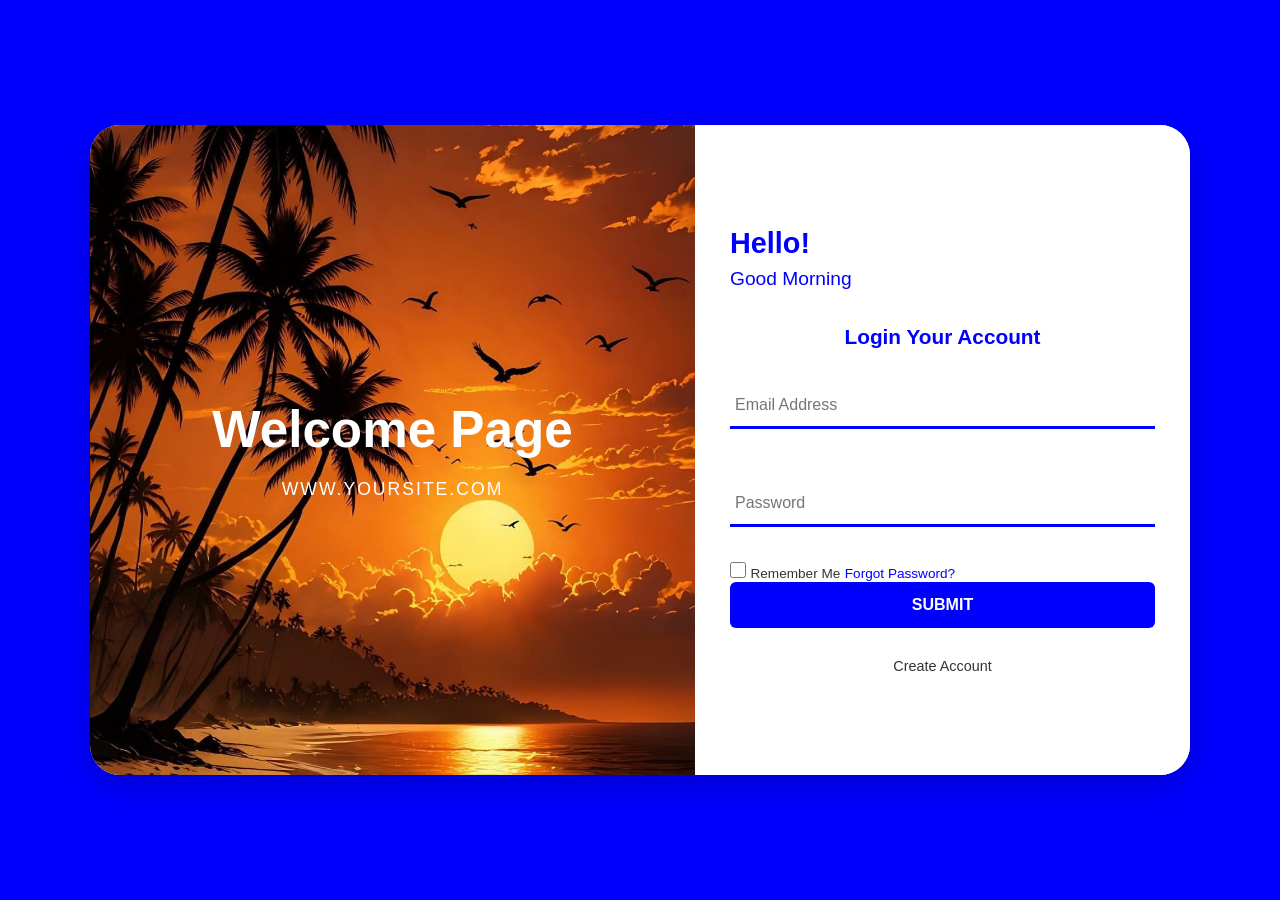
==== login.html @ ecf210f2 "initial codebase push" ====
<!doctype html>
<html lang="en">
  <head>
    <meta charset="UTF-8" />
    <meta name="viewport" content="width=device-width, initial-scale=1.0" />
    <title>Login Page</title>
    <link rel="stylesheet" href="css/login.css" />
  </head>
  <body>
    <div class="main">
      <div class="picture">
        <div class="Welcome">Welcome Page</div>
        <div class="website">WWW.YOURSITE.COM</div>
      </div>
      <div class="page">
        <div class="hello">Hello!</div>
        <div class="good">Good Morning</div>
        <div class="login">Login Your Account</div>
        <div class="information">
          <form action="">
            <input type="email" placeholder="Email Address" class="email" />
            <br />
            <input type="password" placeholder="Password" class="password" />
            <input id="checkbox" type="checkbox" class="checkbox" />
            <label for="checkbox" class="check">Remember Me</label>
            <label for="" class="forgot">Forgot Password?</label>
            
            <button>SUBMIT</button>
            
          </form>
        </div>
        <div class="create">Create Account</div>
      </div>
    </div>
  </body>
</html>
---- css/login.css ----
/* General Reset */
* {
    margin: 0;
    padding: 0;
    box-sizing: border-box;
}

body {
    min-height: 100vh;
    background-color: blue;
    font-family: Montserrat, Arial, Helvetica, sans-serif;
    display: flex;
    justify-content: center;
    align-items: center;
    padding: 30px;
}

/* Main Container */
.main {
    display: flex;
    width: 100%;
    max-width: 1100px;
    min-height: 650px;
    margin: auto;
    border-radius: 30px;
    overflow: hidden;
    background-color: white;
    box-shadow: 0 10px 30px rgba(0, 0, 0, 0.2);
}

/* Left Image Section */
.picture {
    width: 55%;
    background: url("7270a06224fb5468e7ab40c8530eb657.jpg")
    center / cover no-repeat;
    display: flex;
    flex-direction: column;
    justify-content: center;
    align-items: center;
    color: white;
    text-align: center;
    padding: 30px;
}

.Welcome {
    font-size: clamp(2rem, 4vw, 3.5rem);
    font-weight: bold;
    font-family: Arial, Helvetica, sans-serif;
}

.website {
    margin-top: 20px;
    font-size: 1.1rem;
    letter-spacing: 2px;
    font-family: Arial, Helvetica, sans-serif;
}

/* Right Login Section */
.page {
    width: 45%;
    background-color: white;
    padding: 45px 35px;
    display: flex;
    flex-direction: column;
    justify-content: center;
}

/* Headings */
.hello,
.good {
    color: blue;
    font-size: 1.2rem;
}

.hello {
    font-size: 1.8rem;
    font-weight: bold;
    margin-bottom: 8px;
}

.good {
    margin-bottom: 35px;
}

.login {
    color: blue;
    text-align: center;
    font-size: 1.3rem;
    font-weight: bold;
    margin-bottom: 35px;
}

/* Form Fields */
.information {
    width: 100%;
}

.email,
.password {
    display: block;
    width: 100%;
    padding: 12px 5px;
    margin-bottom: 35px;
    border: none;
    border-bottom: 3px solid blue;
    outline: none;
    font: inherit;
    font-size: 1rem;
    background: transparent;
}

.email:focus,
.password:focus {
    border-bottom-color: darkblue;
}

/* Remember Me and Forgot Password */
.options {
    display: flex;
    justify-content: space-between;
    align-items: center;
    flex-wrap: wrap;
    gap: 12px;
    margin: 5px 0 30px;
}

.remember {
    display: flex;
    align-items: center;
    gap: 8px;
}

.checkbox {
    width: 16px;
    height: 16px;
    accent-color: blue;
    cursor: pointer;
}

.check {
    font-size: 0.85rem;
    color: #333;
    cursor: pointer;
}

.forgot {
    color: blue;
    font-size: 0.85rem;
    text-decoration: none;
}

.forgot:hover {
    text-decoration: underline;
}

/* Submit Button */
button {
    display: block;
    width: 100%;
    padding: 14px;
    border: none;
    border-radius: 6px;
    background-color: blue;
    color: white;
    font: inherit;
    font-weight: bold;
    font-size: 1rem;
    cursor: pointer;
    transition: background-color 0.3s ease;
}

button:hover {
    background-color: darkblue;
}

/* Create Account */
.create {
    margin-top: 30px;
    text-align: center;
    color: #333;
    font-size: 0.9rem;
}

.create a {
    color: blue;
    font-weight: bold;
    text-decoration: none;
}

.create a:hover {
    text-decoration: underline;
}

/* Tablet and Mobile */
@media (max-width: 768px) {
    body {
        padding: 20px;
    }

    .main {
        max-width: 500px;
        min-height: auto;
        flex-direction: column;
    }

    .picture {
        width: 100%;
        min-height: 220px;
    }

    .page {
        width: 100%;
        padding: 35px 25px;
    }

    .Welcome {
        font-size: 2rem;
    }

    .website {
        font-size: 0.9rem;
        margin-top: 12px;
    }
}

@media (max-width: 400px) {
    body {
        padding: 10px;
    }

    .page {
        padding: 25px 18px;
    }

    .options {
        align-items: flex-start;
        flex-direction: column;
    }
}
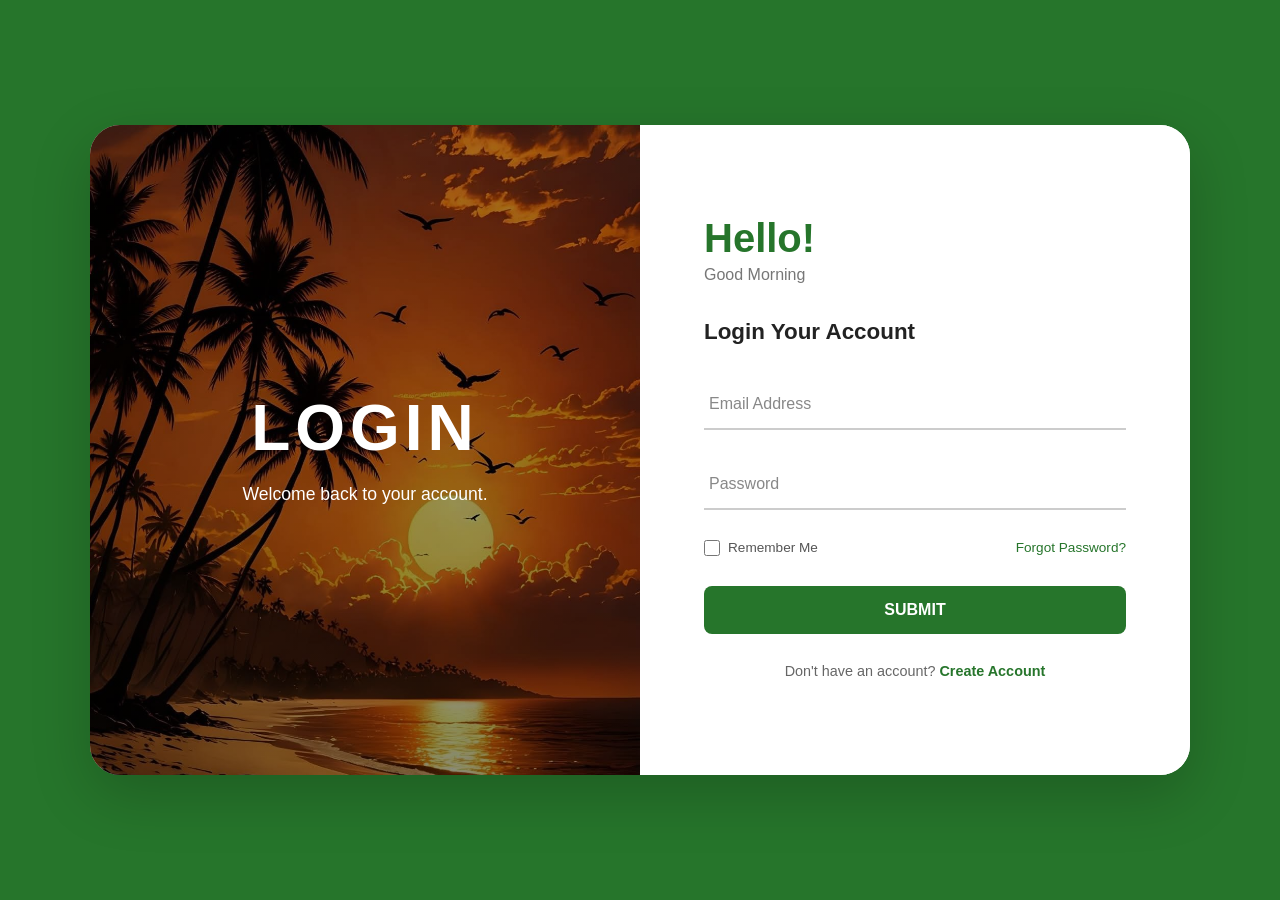
==== commit 13e9cf08: "name change" ====
--- a/login.html
+++ b/login.html
@@ -1,36 +1,114 @@
+
 <!doctype html>
 <html lang="en">
-  <head>
-    <meta charset="UTF-8" />
-    <meta name="viewport" content="width=device-width, initial-scale=1.0" />
-    <title>Login Page</title>
-    <link rel="stylesheet" href="css/login.css" />
-  </head>
-  <body>
-    <div class="main">
-      <div class="picture">
-        <div class="Welcome">Welcome Page</div>
-        <div class="website">WWW.YOURSITE.COM</div>
-      </div>
-      <div class="page">
-        <div class="hello">Hello!</div>
-        <div class="good">Good Morning</div>
-        <div class="login">Login Your Account</div>
-        <div class="information">
-          <form action="">
-            <input type="email" placeholder="Email Address" class="email" />
-            <br />
-            <input type="password" placeholder="Password" class="password" />
-            <input id="checkbox" type="checkbox" class="checkbox" />
-            <label for="checkbox" class="check">Remember Me</label>
-            <label for="" class="forgot">Forgot Password?</label>
-            
-            <button>SUBMIT</button>
-            
-          </form>
-        </div>
-        <div class="create">Create Account</div>
-      </div>
-    </div>
-  </body>
+<head>
+    <meta charset="UTF-8">
+    <meta name="viewport" content="width=device-width, initial-scale=1.0">
+
+    <title>Login Page | Welcome Back</title>
+
+    <link rel="stylesheet" href="css/login.css">
+</head>
+
+<body>
+
+    <main class="main">
+
+        <!-- Left Image Panel -->
+        <section class="picture">
+            <div class="picture-content">
+                <h1 class="Welcome">LOGIN</h1>
+                <p class="website">Welcome back to your account.</p>
+            </div>
+        </section>
+
+        <!-- Right Login Panel -->
+        <section class="page">
+
+            <header class="page-header">
+                <h2 class="hello">Hello!</h2>
+                <p class="good">Good Morning</p>
+                <h3 class="login">Login Your Account</h3>
+            </header>
+
+            <div class="information">
+
+                <form action="#" method="post">
+
+                    <!-- Email Address -->
+                    <div class="form-group">
+                        <label for="email" class="visually-hidden">
+                            Email Address
+                        </label>
+
+                        <input
+                            type="email"
+                            id="email"
+                            name="email"
+                            placeholder="Email Address"
+                            class="email"
+                            autocomplete="email"
+                            required
+                        >
+                    </div>
+
+                    <!-- Password -->
+                    <div class="form-group">
+                        <label for="password" class="visually-hidden">
+                            Password
+                        </label>
+
+                        <input
+                            type="password"
+                            id="password"
+                            name="password"
+                            placeholder="Password"
+                            class="password"
+                            autocomplete="current-password"
+                            required
+                        >
+                    </div>
+
+                    <!-- Login Options -->
+                    <div class="login-options">
+
+                        <div class="remember">
+                            <input
+                                id="checkbox"
+                                type="checkbox"
+                                name="remember"
+                                class="checkbox"
+                            >
+
+                            <label for="checkbox" class="check">
+                                Remember Me
+                            </label>
+                        </div>
+
+                        <a href="forgot-password.html" class="forgot">
+                            Forgot Password?
+                        </a>
+
+                    </div>
+
+                    <!-- Submit Button -->
+                    <button type="submit">SUBMIT</button>
+
+                    <!-- Signup Link -->
+                    <p class="signup-text">
+                        Don't have an account?
+                        <a href="signup.html" class="create">
+                            Create Account
+                        </a>
+                    </p>
+
+                </form>
+
+            </div>
+
+        </section>
+
+    </main>
+
+</body>
 </html>
--- a/css/login.css
+++ b/css/login.css
@@ -1,128 +1,160 @@
 
-/* General Reset */
+/* ===== Global Styles ===== */
+
 * {
+    box-sizing: border-box;
     margin: 0;
     padding: 0;
-    box-sizing: border-box;
 }
 
 body {
     min-height: 100vh;
-    background-color: blue;
-    font-family: Montserrat, Arial, Helvetica, sans-serif;
+    padding: 40px 20px;
     display: flex;
     justify-content: center;
     align-items: center;
-    padding: 30px;
-}
-
-/* Main Container */
+    background-color: #26752B;
+    font-family: Arial, Helvetica, sans-serif;
+    color: #222;
+}
+
+
+/* ===== Main Login Card ===== */
+
 .main {
     display: flex;
     width: 100%;
     max-width: 1100px;
     min-height: 650px;
-    margin: auto;
+    background-color: white;
     border-radius: 30px;
     overflow: hidden;
-    background-color: white;
-    box-shadow: 0 10px 30px rgba(0, 0, 0, 0.2);
-}
-
-/* Left Image Section */
+    box-shadow: 0 20px 60px rgba(0, 0, 0, 0.2);
+}
+
+
+/* ===== Left Image Panel ===== */
+
 .picture {
-    width: 55%;
-    background: url("7270a06224fb5468e7ab40c8530eb657.jpg")
-    center / cover no-repeat;
+    width: 50%;
+    min-height: 650px;
+    display: flex;
+    align-items: center;
+    justify-content: center;
+    position: relative;
+
+    background-image:
+        linear-gradient(
+            rgba(0, 0, 0, 0.35),
+            rgba(0, 0, 0, 0.45)
+        ),
+        url("7270a06224fb5468e7ab40c8530eb657.jpg");
+
+    background-size: cover;
+    background-position: center;
+    background-repeat: no-repeat;
+}
+
+.picture-content {
+    padding: 30px;
+    text-align: center;
+    color: white;
+}
+
+.Welcome {
+    font-size: clamp(2.5rem, 5vw, 4rem);
+    font-weight: 800;
+    letter-spacing: 5px;
+    margin-bottom: 15px;
+}
+
+.website {
+    font-size: 1.1rem;
+    line-height: 1.6;
+}
+
+
+/* ===== Right Login Panel ===== */
+
+.page {
+    width: 50%;
     display: flex;
     flex-direction: column;
     justify-content: center;
+    padding: 55px clamp(25px, 5vw, 65px);
+    background-color: white;
+}
+
+.page-header {
+    margin-bottom: 35px;
+}
+
+.hello {
+    font-size: 2.5rem;
+    font-weight: 700;
+    color: #26752B;
+    margin-bottom: 5px;
+}
+
+.good {
+    font-size: 1rem;
+    color: #777;
+    margin-bottom: 35px;
+}
+
+.login {
+    font-size: 1.4rem;
+    font-weight: 700;
+    color: #222;
+}
+
+
+/* ===== Form Fields ===== */
+
+.information {
+    width: 100%;
+}
+
+.form-group {
+    width: 100%;
+    margin-bottom: 30px;
+}
+
+input.email,
+input.password {
+    display: block;
+    width: 100%;
+    padding: 15px 5px;
+    border: none;
+    border-bottom: 2px solid #ccc;
+    outline: none;
+    background-color: transparent;
+    color: #222;
+    font-size: 1rem;
+    font-family: inherit;
+    transition: border-color 0.3s ease;
+}
+
+input.email:focus,
+input.password:focus {
+    border-bottom-color: #26752B;
+}
+
+input::placeholder {
+    color: #888;
+    opacity: 1;
+}
+
+
+/* ===== Remember Me & Forgot Password ===== */
+
+.login-options {
+    display: flex;
     align-items: center;
-    color: white;
-    text-align: center;
-    padding: 30px;
-}
-
-.Welcome {
-    font-size: clamp(2rem, 4vw, 3.5rem);
-    font-weight: bold;
-    font-family: Arial, Helvetica, sans-serif;
-}
-
-.website {
-    margin-top: 20px;
-    font-size: 1.1rem;
-    letter-spacing: 2px;
-    font-family: Arial, Helvetica, sans-serif;
-}
-
-/* Right Login Section */
-.page {
-    width: 45%;
-    background-color: white;
-    padding: 45px 35px;
-    display: flex;
-    flex-direction: column;
-    justify-content: center;
-}
-
-/* Headings */
-.hello,
-.good {
-    color: blue;
-    font-size: 1.2rem;
-}
-
-.hello {
-    font-size: 1.8rem;
-    font-weight: bold;
-    margin-bottom: 8px;
-}
-
-.good {
-    margin-bottom: 35px;
-}
-
-.login {
-    color: blue;
-    text-align: center;
-    font-size: 1.3rem;
-    font-weight: bold;
-    margin-bottom: 35px;
-}
-
-/* Form Fields */
-.information {
-    width: 100%;
-}
-
-.email,
-.password {
-    display: block;
-    width: 100%;
-    padding: 12px 5px;
-    margin-bottom: 35px;
-    border: none;
-    border-bottom: 3px solid blue;
-    outline: none;
-    font: inherit;
-    font-size: 1rem;
-    background: transparent;
-}
-
-.email:focus,
-.password:focus {
-    border-bottom-color: darkblue;
-}
-
-/* Remember Me and Forgot Password */
-.options {
-    display: flex;
     justify-content: space-between;
-    align-items: center;
     flex-wrap: wrap;
     gap: 12px;
-    margin: 5px 0 30px;
+    margin: 10px 0 30px;
 }
 
 .remember {
@@ -134,79 +166,157 @@
 .checkbox {
     width: 16px;
     height: 16px;
-    accent-color: blue;
+    accent-color: #26752B;
     cursor: pointer;
+    flex-shrink: 0;
 }
 
 .check {
     font-size: 0.85rem;
-    color: #333;
+    color: #555;
     cursor: pointer;
 }
 
 .forgot {
-    color: blue;
     font-size: 0.85rem;
+    color: #26752B;
     text-decoration: none;
 }
 
-.forgot:hover {
+.forgot:hover,
+.create:hover {
     text-decoration: underline;
 }
 
-/* Submit Button */
+
+/* ===== Submit Button ===== */
+
 button {
     display: block;
     width: 100%;
-    padding: 14px;
+    padding: 15px;
     border: none;
-    border-radius: 6px;
-    background-color: blue;
+    border-radius: 8px;
+    background-color: #26752B;
     color: white;
-    font: inherit;
-    font-weight: bold;
+    font-family: inherit;
     font-size: 1rem;
+    font-weight: 700;
     cursor: pointer;
-    transition: background-color 0.3s ease;
+    transition:
+        background-color 0.3s ease,
+        transform 0.2s ease;
 }
 
 button:hover {
-    background-color: darkblue;
-}
-
-/* Create Account */
+    background-color: #1d5b21;
+    transform: translateY(-2px);
+}
+
+button:active {
+    transform: translateY(0);
+}
+
+button:focus-visible,
+a:focus-visible,
+input:focus-visible {
+    outline: 2px solid #26752B;
+    outline-offset: 3px;
+}
+
+
+/* ===== Create Account ===== */
+
+.signup-text {
+    margin-top: 25px;
+    text-align: center;
+    font-size: 0.9rem;
+    line-height: 1.8;
+    color: #666;
+}
+
 .create {
-    margin-top: 30px;
-    text-align: center;
-    color: #333;
-    font-size: 0.9rem;
-}
-
-.create a {
-    color: blue;
-    font-weight: bold;
+    color: #26752B;
+    font-weight: 700;
     text-decoration: none;
 }
 
-.create a:hover {
-    text-decoration: underline;
-}
-
-/* Tablet and Mobile */
-@media (max-width: 768px) {
+
+/* ===== Accessible Hidden Labels ===== */
+
+.visually-hidden {
+    position: absolute;
+    width: 1px;
+    height: 1px;
+    padding: 0;
+    margin: -1px;
+    overflow: hidden;
+    clip: rect(0, 0, 0, 0);
+    white-space: nowrap;
+    border: 0;
+}
+
+
+/* ===== Tablet Layout ===== */
+
+@media (max-width: 850px) {
+    .main {
+        max-width: 650px;
+        min-height: 600px;
+    }
+
+    .picture {
+        width: 40%;
+        min-height: 600px;
+    }
+
+    .page {
+        width: 60%;
+        padding: 40px 30px;
+    }
+
+    .Welcome {
+        font-size: 2.3rem;
+    }
+
+    .website {
+        font-size: 0.95rem;
+    }
+}
+
+
+/* ===== Mobile Layout ===== */
+
+@media (max-width: 600px) {
     body {
-        padding: 20px;
+        padding: 20px 12px;
     }
 
     .main {
-        max-width: 500px;
+        flex-direction: column;
+        max-width: 450px;
         min-height: auto;
-        flex-direction: column;
+        border-radius: 20px;
     }
 
     .picture {
         width: 100%;
-        min-height: 220px;
+        min-height: 180px;
+        border-radius: 0;
+        background-position: center 45%;
+    }
+
+    .picture-content {
+        padding: 25px 15px;
+    }
+
+    .Welcome {
+        font-size: 2.2rem;
+        margin-bottom: 8px;
+    }
+
+    .website {
+        font-size: 0.9rem;
     }
 
     .page {
@@ -214,27 +324,23 @@
         padding: 35px 25px;
     }
 
-    .Welcome {
+    .page-header {
+        margin-bottom: 30px;
+    }
+
+    .hello {
         font-size: 2rem;
     }
 
-    .website {
-        font-size: 0.9rem;
-        margin-top: 12px;
-    }
-}
-
-@media (max-width: 400px) {
-    body {
-        padding: 10px;
-    }
-
-    .page {
-        padding: 25px 18px;
-    }
-
-    .options {
+    .good {
+        margin-bottom: 25px;
+    }
+
+    .login {
+        font-size: 1.2rem;
+    }
+
+    .login-options {
         align-items: flex-start;
-        flex-direction: column;
-    }
-}
+    }
+}
